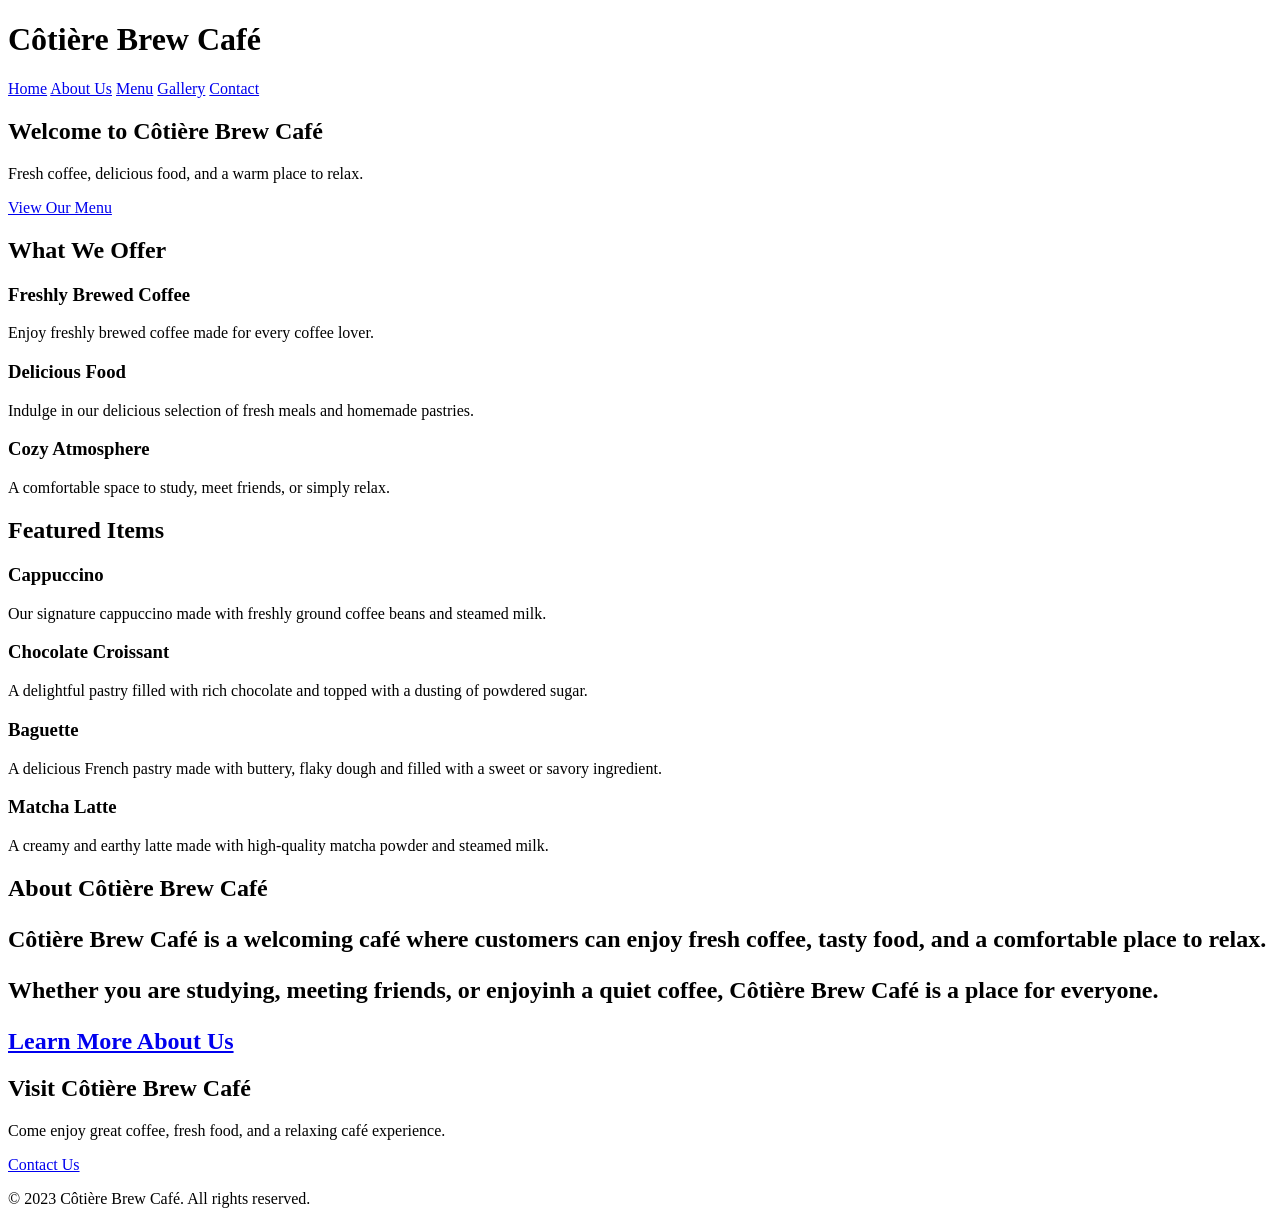
==== index.html @ 3b2cbdfb "Fixed Featured menu items" ====
<!DOCTYPE html>
<html lang="en">

<head>
     <meta charset="UTF-8">
     <meta name="viewport" content="width, initial-scale=1.0">
     <title>Côtière Brew Café</title>
</head>
     <header>
        <h1>Côtière Brew Café</h1>

        <nav>
            <a href="index.html">Home</a>
            <a href="pages/about.html/">About Us</a>
            <a href="pages/menu.html/">Menu</a>
            <a href="pages/gallery.html/">Gallery</a>
            <a href="pages/contact.html/">Contact</a>
        </nav>
    </header>

     <main>
      
        <section>
            <h2>Welcome to Côtière Brew Café</h2>

            <p>
                Fresh coffee, delicious food, and a warm place to relax.
            </p>
            <a href="pages/menu.html/">View Our Menu</a>
        </section>

            <h2>What We Offer</h2>

            <h3>Freshly Brewed Coffee</h3>
            <p>Enjoy freshly brewed coffee made for every coffee lover.</p>

            <h3>Delicious Food</h3>
            <p>Indulge in our delicious selection of fresh meals and homemade pastries.</p>

            <h3>Cozy Atmosphere</h3>
            <p>A comfortable space to study, meet friends, or simply relax.</p>
        </section>

        <section>

       <h2>Featured Items</h2>

       <h3>Cappuccino</h3>
         <p>Our signature cappuccino made with freshly ground coffee beans and steamed milk.</p>

         <h3>Chocolate Croissant</h3>
         <p>A delightful pastry filled with rich chocolate and topped with a dusting of powdered sugar.</p>

         <h3>Baguette</h3>
         <p>A delicious French pastry made with buttery, flaky dough and filled with a sweet or savory ingredient.</p>  

         <h3>Matcha Latte</h3>
         <p>A creamy and earthy latte made with high-quality matcha powder and steamed milk.</p>
         
         </section>

         <section>

            <h2>About Côtière Brew Café<h2>

                <p>
                    Côtière Brew Café is a welcoming café where customers can enjoy fresh coffee, tasty food, and a comfortable place to relax.
                </p>

                <p>
                    Whether you are studying, meeting friends, or enjoyinh a quiet coffee, Côtière Brew Café is a place for everyone.
                </p>

                <a href="pages/about.html">Learn More About Us</a>
            </section>

            <section>

                <h2>Visit Côtière Brew Café</h2>
              
                <p>
                    Come enjoy great coffee, fresh food, and a relaxing café experience.
                </p>
  
                <a href="pages/contact.html">Contact Us</a>
            </section>
    </main>
 
    <footer>
        <p>&copy; 2023 Côtière Brew Café. All rights reserved.</p>
    </footer>

</body>

</html>
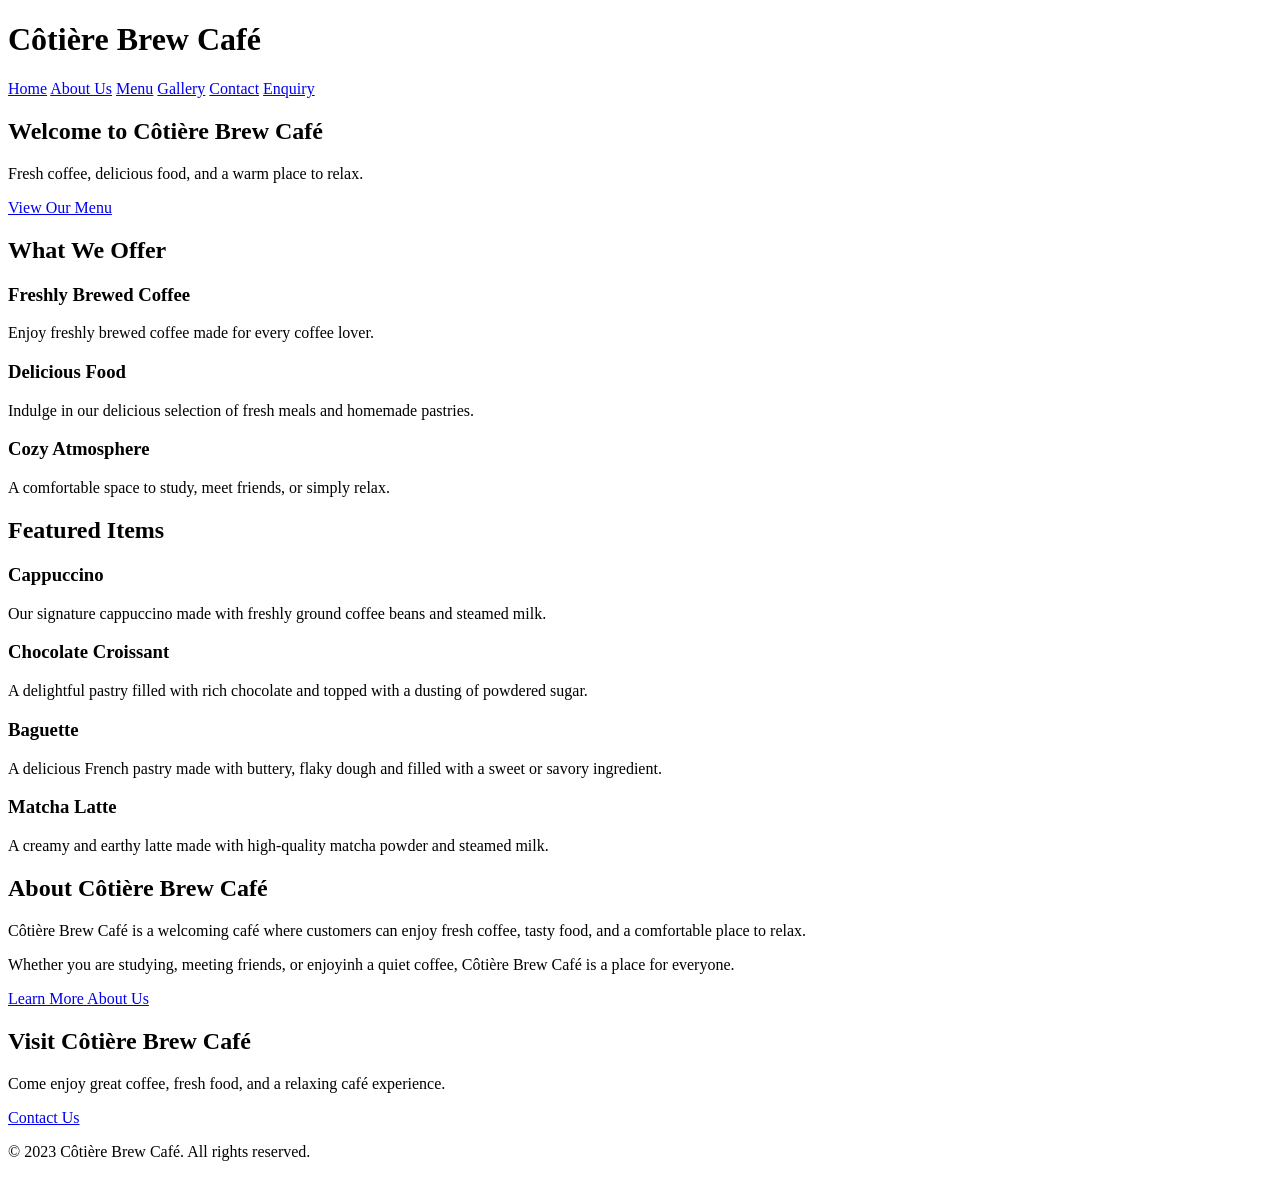
==== commit 6ff240ca: "Fixed links" ====
--- a/index.html
+++ b/index.html
@@ -11,10 +11,11 @@
 
         <nav>
             <a href="index.html">Home</a>
-            <a href="pages/about.html/">About Us</a>
-            <a href="pages/menu.html/">Menu</a>
-            <a href="pages/gallery.html/">Gallery</a>
-            <a href="pages/contact.html/">Contact</a>
+            <a href="pages/about.html">About Us</a>
+            <a href="pages/menu.html">Menu</a>
+            <a href="pages/gallery.html">Gallery</a>
+            <a href="pages/contact.html">Contact</a>
+            <a href="pages/enquiry.html">Enquiry</a>
         </nav>
     </header>
 
@@ -26,7 +27,7 @@
             <p>
                 Fresh coffee, delicious food, and a warm place to relax.
             </p>
-            <a href="pages/menu.html/">View Our Menu</a>
+            <a href="pages/menu.html">View Our Menu</a>
         </section>
 
             <h2>What We Offer</h2>
@@ -61,7 +62,7 @@
 
          <section>
 
-            <h2>About Côtière Brew Café<h2>
+            <h2>About Côtière Brew Café</h2>
 
                 <p>
                     Côtière Brew Café is a welcoming café where customers can enjoy fresh coffee, tasty food, and a comfortable place to relax.
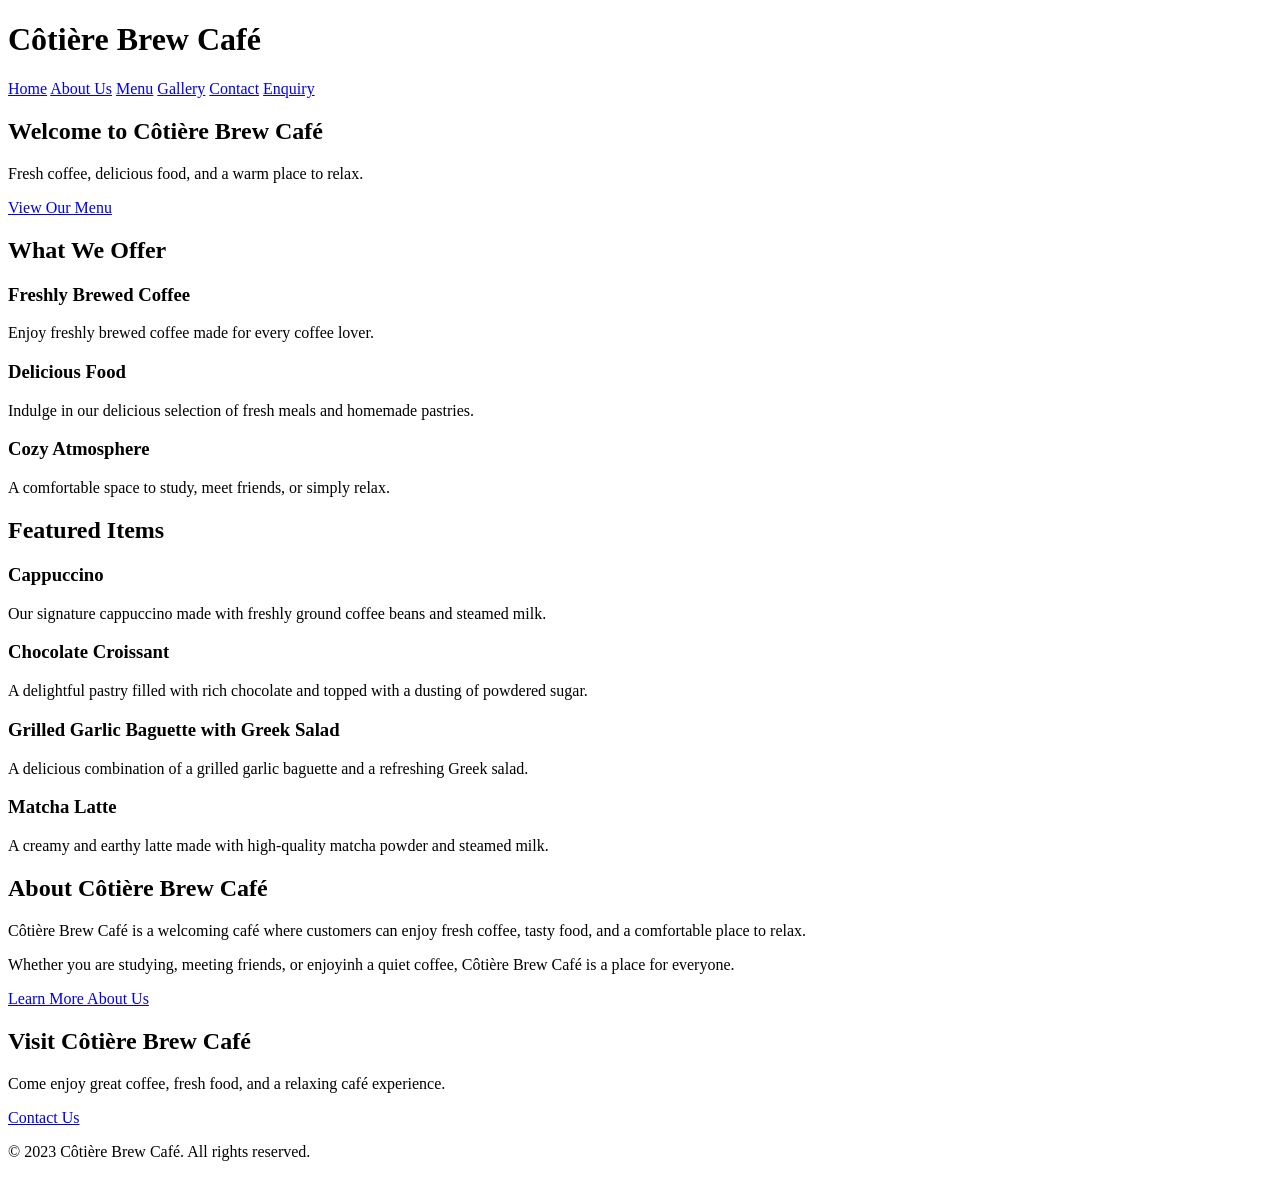
==== commit ebf33c7f: "Updated" ====
--- a/index.html
+++ b/index.html
@@ -6,6 +6,9 @@
      <meta name="viewport" content="width, initial-scale=1.0">
      <title>Côtière Brew Café</title>
 </head>
+
+<body>
+
      <header>
         <h1>Côtière Brew Café</h1>
 
@@ -52,8 +55,8 @@
          <h3>Chocolate Croissant</h3>
          <p>A delightful pastry filled with rich chocolate and topped with a dusting of powdered sugar.</p>
 
-         <h3>Baguette</h3>
-         <p>A delicious French pastry made with buttery, flaky dough and filled with a sweet or savory ingredient.</p>  
+         <h3>Grilled Garlic Baguette with Greek Salad</h3>
+         <p>A delicious combination of a grilled garlic baguette and a refreshing Greek salad.</p>
 
          <h3>Matcha Latte</h3>
          <p>A creamy and earthy latte made with high-quality matcha powder and steamed milk.</p>
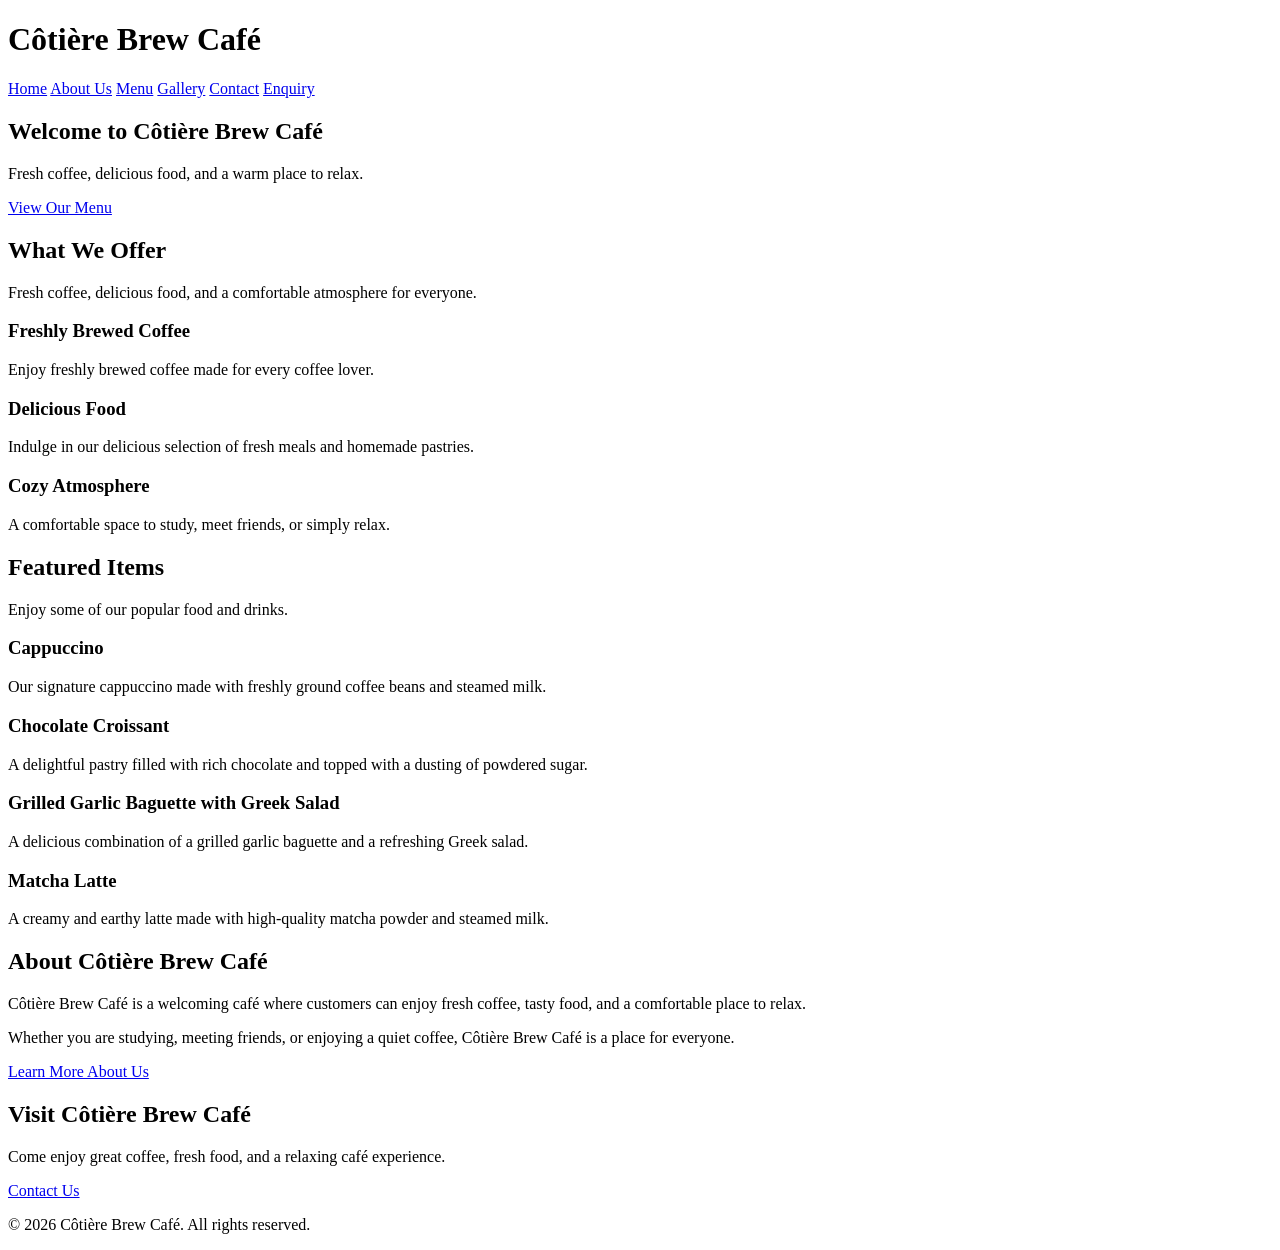
==== commit 6e88b79f: "Index Updated with CSS" ====
--- a/index.html
+++ b/index.html
@@ -2,96 +2,272 @@
 <html lang="en">
 
 <head>
-     <meta charset="UTF-8">
-     <meta name="viewport" content="width, initial-scale=1.0">
-     <title>Côtière Brew Café</title>
+
+    <!-- Sets the character encoding -->
+    <meta charset="UTF-8">
+
+    <!-- Makes the website responsive on different screen sizes -->
+    <meta name="viewport" content="width=device-width, initial-scale=1.0">
+
+    <!-- Website title -->
+    <title>Côtière Brew Café</title>
+
+    <!-- Connects the Home page to the external CSS stylesheet -->
+    <link rel="stylesheet" href="assets/css/styles.css">
+
 </head>
 
 <body>
 
-     <header>
+    <!-- ==================== HEADER ==================== -->
+    <!-- Contains the café name and navigation menu -->
+    <header>
+
         <h1>Côtière Brew Café</h1>
 
+        <!-- Main navigation -->
         <nav>
+
             <a href="index.html">Home</a>
+
             <a href="pages/about.html">About Us</a>
+
             <a href="pages/menu.html">Menu</a>
+
             <a href="pages/gallery.html">Gallery</a>
+
             <a href="pages/contact.html">Contact</a>
+
             <a href="pages/enquiry.html">Enquiry</a>
+
         </nav>
+
     </header>
 
-     <main>
-      
-        <section>
-            <h2>Welcome to Côtière Brew Café</h2>
-
-            <p>
-                Fresh coffee, delicious food, and a warm place to relax.
-            </p>
-            <a href="pages/menu.html">View Our Menu</a>
-        </section>
-
-            <h2>What We Offer</h2>
-
-            <h3>Freshly Brewed Coffee</h3>
-            <p>Enjoy freshly brewed coffee made for every coffee lover.</p>
-
-            <h3>Delicious Food</h3>
-            <p>Indulge in our delicious selection of fresh meals and homemade pastries.</p>
-
-            <h3>Cozy Atmosphere</h3>
-            <p>A comfortable space to study, meet friends, or simply relax.</p>
-        </section>
-
-        <section>
-
-       <h2>Featured Items</h2>
-
-       <h3>Cappuccino</h3>
-         <p>Our signature cappuccino made with freshly ground coffee beans and steamed milk.</p>
-
-         <h3>Chocolate Croissant</h3>
-         <p>A delightful pastry filled with rich chocolate and topped with a dusting of powdered sugar.</p>
-
-         <h3>Grilled Garlic Baguette with Greek Salad</h3>
-         <p>A delicious combination of a grilled garlic baguette and a refreshing Greek salad.</p>
-
-         <h3>Matcha Latte</h3>
-         <p>A creamy and earthy latte made with high-quality matcha powder and steamed milk.</p>
-         
-         </section>
-
-         <section>
-
-            <h2>About Côtière Brew Café</h2>
-
-                <p>
-                    Côtière Brew Café is a welcoming café where customers can enjoy fresh coffee, tasty food, and a comfortable place to relax.
-                </p>
-
-                <p>
-                    Whether you are studying, meeting friends, or enjoyinh a quiet coffee, Côtière Brew Café is a place for everyone.
-                </p>
-
-                <a href="pages/about.html">Learn More About Us</a>
-            </section>
-
-            <section>
+
+    <!-- ==================== MAIN CONTENT ==================== -->
+
+    <main>
+
+        <!-- ==================== WELCOME SECTION ==================== -->
+        <!-- Main welcome section for the café -->
+        <section class="hero">
+
+            <div class="hero-content">
+
+                <h2>Welcome to Côtière Brew Café</h2>
+
+                <p>
+                    Fresh coffee, delicious food, and a warm place to relax.
+                </p>
+
+                <!-- Link to the café menu -->
+                <a href="pages/menu.html" class="btn">
+                    View Our Menu
+                </a>
+
+            </div>
+
+        </section>
+
+
+        <!-- ==================== WHAT WE OFFER ==================== -->
+        <!-- Shows the main services and features of the café -->
+        <section class="container">
+
+            <div class="section-heading">
+
+                <h2>What We Offer</h2>
+
+                <p>
+                    Fresh coffee, delicious food, and a comfortable
+                    atmosphere for everyone.
+                </p>
+
+            </div>
+
+
+            <!-- Feature cards -->
+            <div class="card-grid">
+
+                <!-- Fresh coffee -->
+                <article class="card">
+
+                    <h3>Freshly Brewed Coffee</h3>
+
+                    <p>
+                        Enjoy freshly brewed coffee made for every coffee lover.
+                    </p>
+
+                </article>
+
+
+                <!-- Food -->
+                <article class="card">
+
+                    <h3>Delicious Food</h3>
+
+                    <p>
+                        Indulge in our delicious selection of fresh meals
+                        and homemade pastries.
+                    </p>
+
+                </article>
+
+
+                <!-- Atmosphere -->
+                <article class="card">
+
+                    <h3>Cozy Atmosphere</h3>
+
+                    <p>
+                        A comfortable space to study, meet friends,
+                        or simply relax.
+                    </p>
+
+                </article>
+
+            </div>
+
+        </section>
+
+
+        <!-- ==================== FEATURED ITEMS ==================== -->
+        <!-- Displays some of the café's featured items -->
+        <section class="container">
+
+            <div class="section-heading">
+
+                <h2>Featured Items</h2>
+
+                <p>
+                    Enjoy some of our popular food and drinks.
+                </p>
+
+            </div>
+
+
+            <!-- Featured item cards -->
+            <div class="card-grid">
+
+                <!-- Cappuccino -->
+                <article class="card">
+
+                    <h3>Cappuccino</h3>
+
+                    <p>
+                        Our signature cappuccino made with freshly ground
+                        coffee beans and steamed milk.
+                    </p>
+
+                </article>
+
+
+                <!-- Chocolate Croissant -->
+                <article class="card">
+
+                    <h3>Chocolate Croissant</h3>
+
+                    <p>
+                        A delightful pastry filled with rich chocolate
+                        and topped with a dusting of powdered sugar.
+                    </p>
+
+                </article>
+
+
+                <!-- Grilled Garlic Baguette -->
+                <article class="card">
+
+                    <h3>Grilled Garlic Baguette with Greek Salad</h3>
+
+                    <p>
+                        A delicious combination of a grilled garlic baguette
+                        and a refreshing Greek salad.
+                    </p>
+
+                </article>
+
+
+                <!-- Matcha Latte -->
+                <article class="card">
+
+                    <h3>Matcha Latte</h3>
+
+                    <p>
+                        A creamy and earthy latte made with high-quality
+                        matcha powder and steamed milk.
+                    </p>
+
+                </article>
+
+            </div>
+
+        </section>
+
+
+        <!-- ==================== ABOUT SECTION ==================== -->
+        <!-- Gives visitors a short introduction to the café -->
+        <section class="container">
+
+            <div class="intro">
+
+                <h2>About Côtière Brew Café</h2>
+
+                <p>
+                    Côtière Brew Café is a welcoming café where customers
+                    can enjoy fresh coffee, tasty food, and a comfortable
+                    place to relax.
+                </p>
+
+                <p>
+                    Whether you are studying, meeting friends, or enjoying
+                    a quiet coffee, Côtière Brew Café is a place for everyone.
+                </p>
+
+                <!-- Link to the full About Us page -->
+                <a href="pages/about.html" class="btn">
+                    Learn More About Us
+                </a>
+
+            </div>
+
+        </section>
+
+
+        <!-- ==================== VISIT SECTION ==================== -->
+        <!-- Encourages customers to contact the café -->
+        <section class="container">
+
+            <div class="info-box">
 
                 <h2>Visit Côtière Brew Café</h2>
-              
-                <p>
-                    Come enjoy great coffee, fresh food, and a relaxing café experience.
-                </p>
-  
-                <a href="pages/contact.html">Contact Us</a>
-            </section>
+
+                <p>
+                    Come enjoy great coffee, fresh food, and a relaxing
+                    café experience.
+                </p>
+
+                <!-- Link to the Contact page -->
+                <a href="pages/contact.html" class="btn">
+                    Contact Us
+                </a>
+
+            </div>
+
+        </section>
+
     </main>
- 
+
+
+    <!-- ==================== FOOTER ==================== -->
+    <!-- Displays copyright information -->
     <footer>
-        <p>&copy; 2023 Côtière Brew Café. All rights reserved.</p>
+
+        <p>
+            &copy; 2026 Côtière Brew Café. All rights reserved.
+        </p>
+
     </footer>
 
 </body>
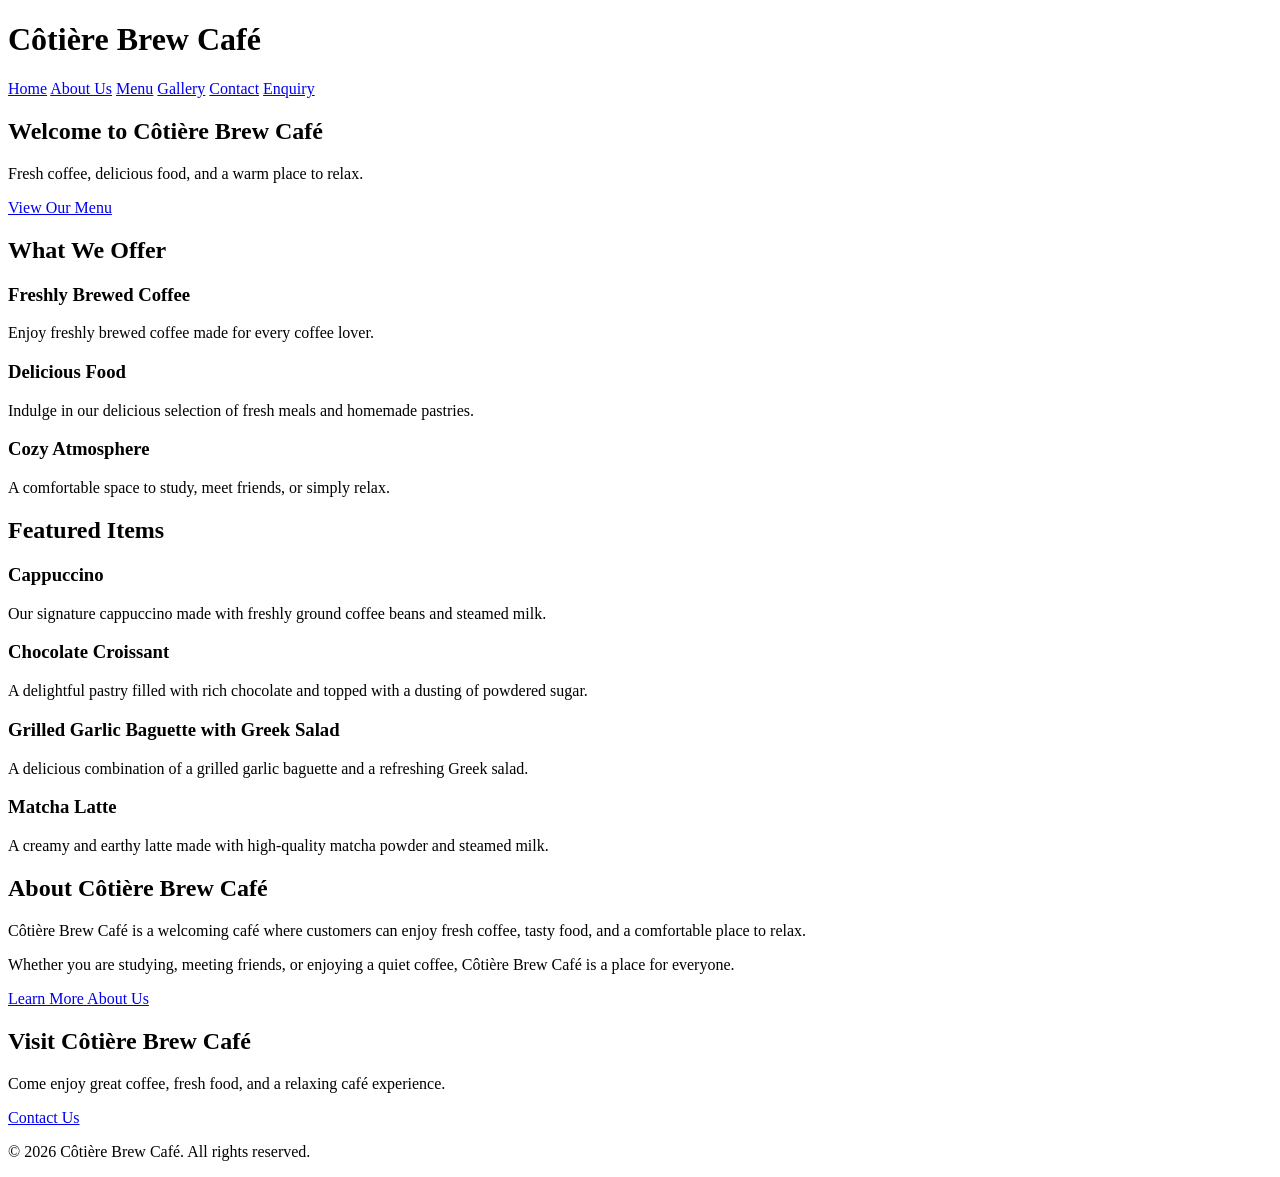
==== commit 6b3b911f: "Index with Css update 2" ====
--- a/index.html
+++ b/index.html
@@ -2,55 +2,39 @@
 <html lang="en">
 
 <head>
-
-    <!-- Sets the character encoding -->
     <meta charset="UTF-8">
-
-    <!-- Makes the website responsive on different screen sizes -->
     <meta name="viewport" content="width=device-width, initial-scale=1.0">
 
-    <!-- Website title -->
     <title>Côtière Brew Café</title>
 
-    <!-- Connects the Home page to the external CSS stylesheet -->
+    <!-- External CSS stylesheet -->
     <link rel="stylesheet" href="assets/css/styles.css">
-
+    
 </head>
 
 <body>
 
-    <!-- ==================== HEADER ==================== -->
-    <!-- Contains the café name and navigation menu -->
+    <!-- Header and main navigation -->
     <header>
 
         <h1>Côtière Brew Café</h1>
 
-        <!-- Main navigation -->
+        <!-- Navigation links -->
         <nav>
-
             <a href="index.html">Home</a>
-
             <a href="pages/about.html">About Us</a>
-
             <a href="pages/menu.html">Menu</a>
-
             <a href="pages/gallery.html">Gallery</a>
-
             <a href="pages/contact.html">Contact</a>
-
             <a href="pages/enquiry.html">Enquiry</a>
-
         </nav>
 
     </header>
 
-
-    <!-- ==================== MAIN CONTENT ==================== -->
-
+    <!-- Main homepage content -->
     <main>
 
-        <!-- ==================== WELCOME SECTION ==================== -->
-        <!-- Main welcome section for the café -->
+        <!-- Hero section -->
         <section class="hero">
 
             <div class="hero-content">
@@ -61,36 +45,21 @@
                     Fresh coffee, delicious food, and a warm place to relax.
                 </p>
 
-                <!-- Link to the café menu -->
-                <a href="pages/menu.html" class="btn">
-                    View Our Menu
-                </a>
+                <!-- Link to the menu -->
+                <a href="pages/menu.html" class="btn">View Our Menu</a>
 
             </div>
 
         </section>
 
-
-        <!-- ==================== WHAT WE OFFER ==================== -->
-        <!-- Shows the main services and features of the café -->
+        <!-- What We Offer section -->
         <section class="container">
 
-            <div class="section-heading">
-
-                <h2>What We Offer</h2>
-
-                <p>
-                    Fresh coffee, delicious food, and a comfortable
-                    atmosphere for everyone.
-                </p>
-
-            </div>
-
-
-            <!-- Feature cards -->
+            <h2 class="section-heading">What We Offer</h2>
+
             <div class="card-grid">
 
-                <!-- Fresh coffee -->
+                <!-- Coffee card -->
                 <article class="card">
 
                     <h3>Freshly Brewed Coffee</h3>
@@ -101,8 +70,7 @@
 
                 </article>
 
-
-                <!-- Food -->
+                <!-- Food card -->
                 <article class="card">
 
                     <h3>Delicious Food</h3>
@@ -114,8 +82,7 @@
 
                 </article>
 
-
-                <!-- Atmosphere -->
+                <!-- Atmosphere card -->
                 <article class="card">
 
                     <h3>Cozy Atmosphere</h3>
@@ -131,23 +98,11 @@
 
         </section>
 
-
-        <!-- ==================== FEATURED ITEMS ==================== -->
-        <!-- Displays some of the café's featured items -->
+        <!-- Featured Items section -->
         <section class="container">
 
-            <div class="section-heading">
-
-                <h2>Featured Items</h2>
-
-                <p>
-                    Enjoy some of our popular food and drinks.
-                </p>
-
-            </div>
-
-
-            <!-- Featured item cards -->
+            <h2 class="section-heading">Featured Items</h2>
+
             <div class="card-grid">
 
                 <!-- Cappuccino -->
@@ -162,7 +117,6 @@
 
                 </article>
 
-
                 <!-- Chocolate Croissant -->
                 <article class="card">
 
@@ -175,7 +129,6 @@
 
                 </article>
 
-
                 <!-- Grilled Garlic Baguette -->
                 <article class="card">
 
@@ -188,7 +141,6 @@
 
                 </article>
 
-
                 <!-- Matcha Latte -->
                 <article class="card">
 
@@ -205,63 +157,49 @@
 
         </section>
 
-
-        <!-- ==================== ABOUT SECTION ==================== -->
-        <!-- Gives visitors a short introduction to the café -->
-        <section class="container">
-
-            <div class="intro">
-
-                <h2>About Côtière Brew Café</h2>
-
-                <p>
-                    Côtière Brew Café is a welcoming café where customers
-                    can enjoy fresh coffee, tasty food, and a comfortable
-                    place to relax.
-                </p>
-
-                <p>
-                    Whether you are studying, meeting friends, or enjoying
-                    a quiet coffee, Côtière Brew Café is a place for everyone.
-                </p>
-
-                <!-- Link to the full About Us page -->
-                <a href="pages/about.html" class="btn">
-                    Learn More About Us
-                </a>
-
-            </div>
-
-        </section>
-
-
-        <!-- ==================== VISIT SECTION ==================== -->
-        <!-- Encourages customers to contact the café -->
-        <section class="container">
-
-            <div class="info-box">
-
-                <h2>Visit Côtière Brew Café</h2>
-
-                <p>
-                    Come enjoy great coffee, fresh food, and a relaxing
-                    café experience.
-                </p>
-
-                <!-- Link to the Contact page -->
-                <a href="pages/contact.html" class="btn">
-                    Contact Us
-                </a>
-
-            </div>
+        <!-- About section -->
+        <section class="container intro">
+
+            <h2>About Côtière Brew Café</h2>
+
+            <p>
+                Côtière Brew Café is a welcoming café where customers can
+                enjoy fresh coffee, tasty food, and a comfortable place
+                to relax.
+            </p>
+
+            <p>
+                Whether you are studying, meeting friends, or enjoying
+                a quiet coffee, Côtière Brew Café is a place for everyone.
+            </p>
+
+            <!-- Link to About page -->
+            <a href="pages/about.html" class="btn">
+                Learn More About Us
+            </a>
+
+        </section>
+
+        <!-- Visit Us section -->
+        <section class="container info-box">
+
+            <h2>Visit Côtière Brew Café</h2>
+
+            <p>
+                Come enjoy great coffee, fresh food, and a relaxing
+                café experience.
+            </p>
+
+            <!-- Link to Contact page -->
+            <a href="pages/contact.html" class="btn">
+                Contact Us
+            </a>
 
         </section>
 
     </main>
 
-
-    <!-- ==================== FOOTER ==================== -->
-    <!-- Displays copyright information -->
+    <!-- Footer -->
     <footer>
 
         <p>
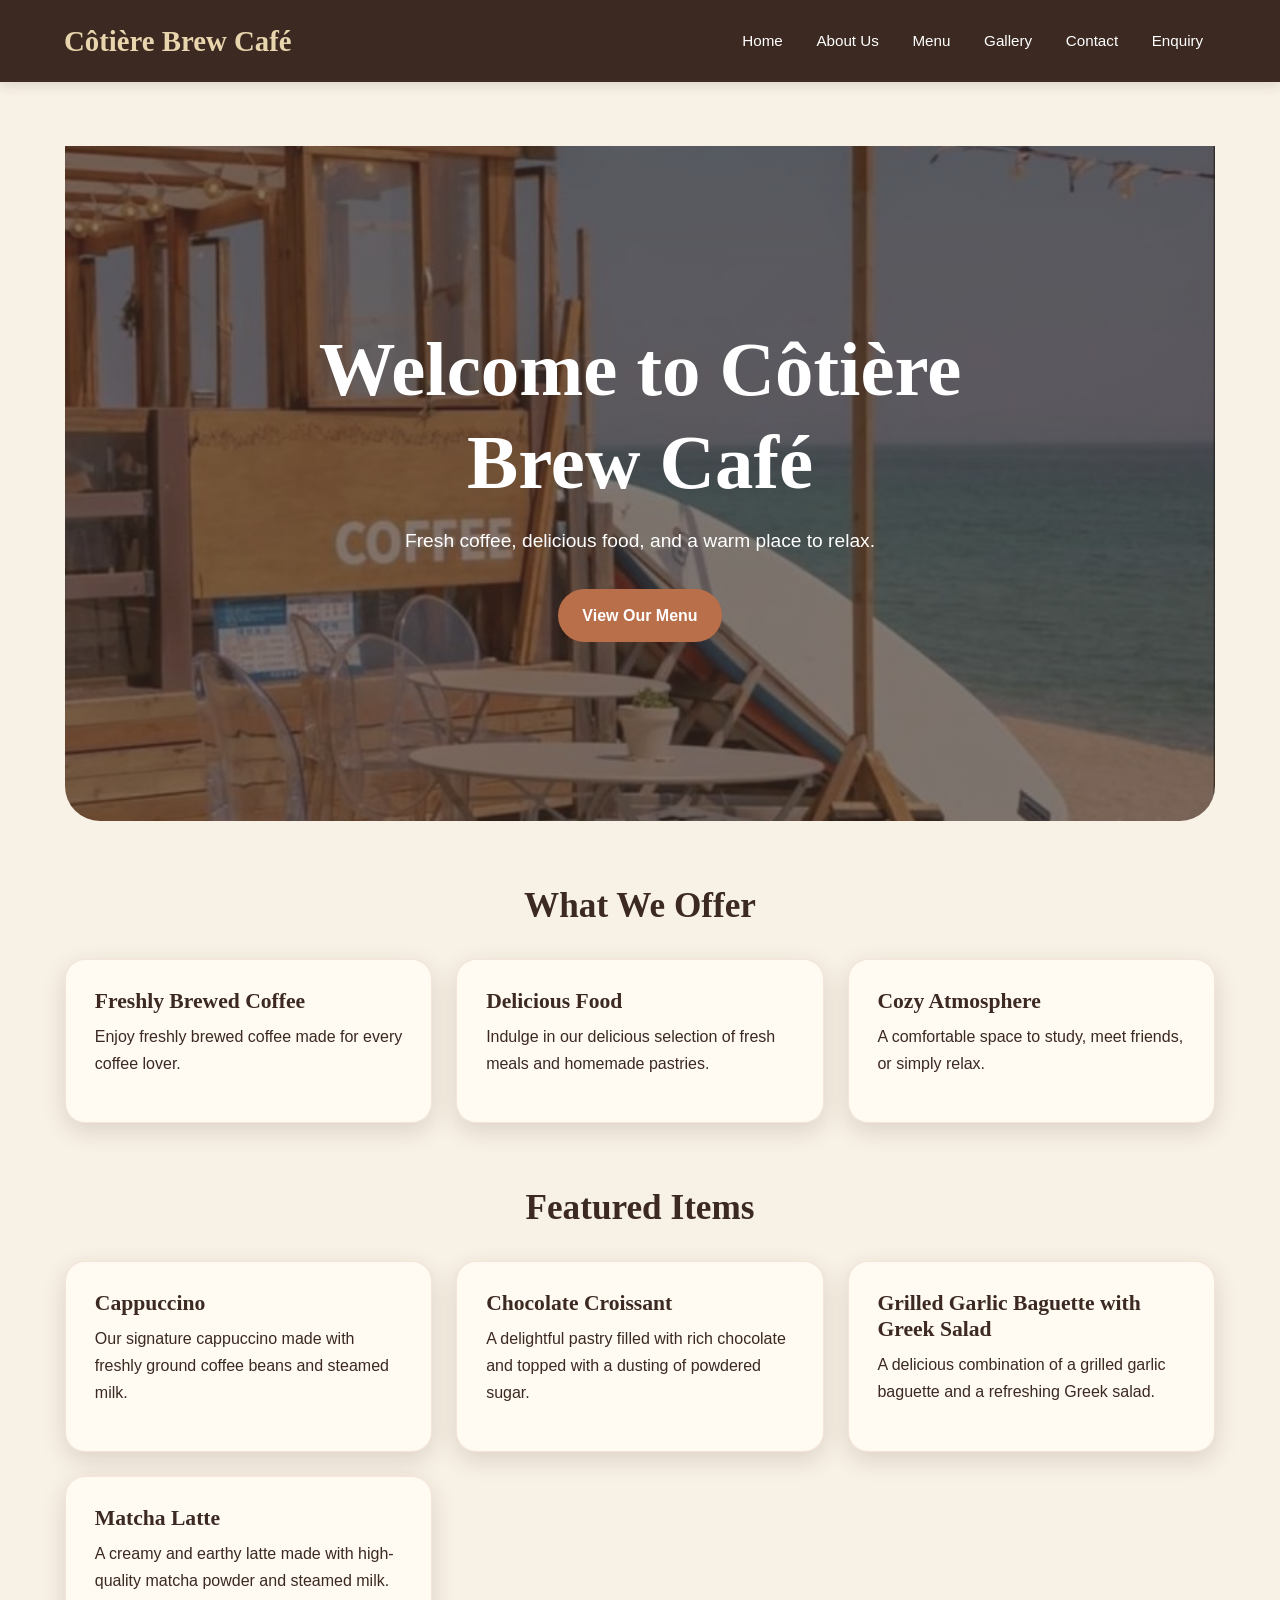
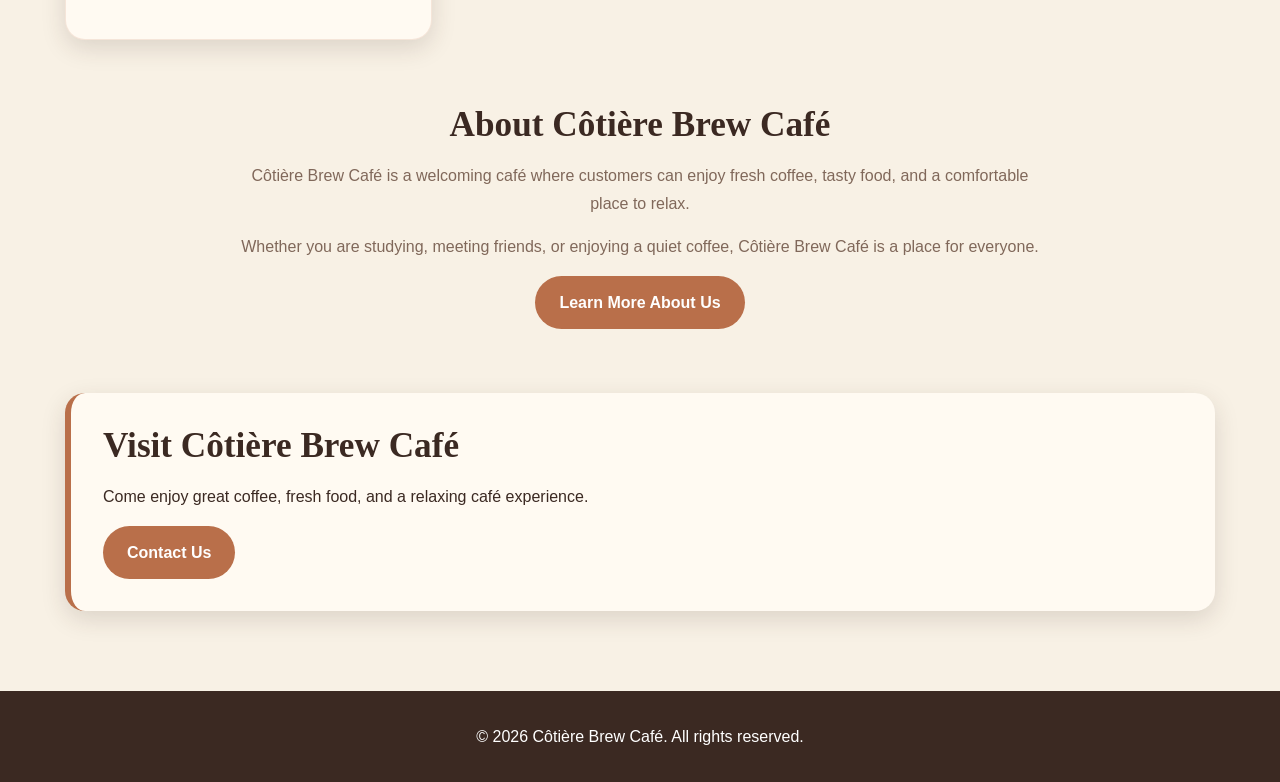
==== commit 136bddab: "meta description Added" ====
--- a/index.html
+++ b/index.html
@@ -7,6 +7,8 @@
 
     <title>Côtière Brew Café</title>
 
+    <meta name="description" content="Visit Côtière Brew Café in Gqeberha for delicious coffee, freshly prepared food and a relaxed coastal café experience.">
+    
     <!-- External CSS stylesheet -->
     <link rel="stylesheet" href="assets/css/styles.css">
     
--- a/assets/css/styles.css
+++ b/assets/css/styles.css
@@ -0,0 +1,1613 @@
+
+/* =========================================================
+   1. DEFAULT / RESET STYLES
+   ========================================================= */
+
+* {
+    box-sizing: border-box;
+    margin: 0;
+    padding: 0;
+}
+
+html {
+    scroll-behavior: smooth;
+}
+
+body {
+    background-color: #f8f1e5;
+    color: #3b2922;
+    font-family: Arial, Helvetica, sans-serif;
+    line-height: 1.7;
+    min-height: 100vh;
+}
+
+
+/* =========================================================
+   2. COLOUR PALETTE
+   Warm French café colours
+   ========================================================= */
+
+:root {
+    --espresso: #3b2922;
+    --coffee: #5a3825;
+    --cream: #f8f1e5;
+    --cream-light: #fffaf2;
+    --butter: #e8d5ad;
+    --sage: #7b8063;
+    --terracotta: #b96f4a;
+    --white: #ffffff;
+    --soft-brown: #80685a;
+    --shadow: rgba(59, 41, 34, 0.15);
+}
+
+
+/* =========================================================
+   3. TYPOGRAPHY
+   ========================================================= */
+
+h1,
+h2,
+h3 {
+    font-family: Georgia, "Times New Roman", serif;
+    color: var(--espresso);
+    line-height: 1.2;
+}
+
+h1 {
+    font-size: 3rem;
+}
+
+h2 {
+    font-size: 2.2rem;
+    margin-bottom: 1rem;
+}
+
+h3 {
+    font-size: 1.35rem;
+    margin-bottom: 0.5rem;
+}
+
+p {
+    margin-bottom: 1rem;
+}
+
+a {
+    color: var(--coffee);
+    text-decoration: none;
+    transition: 0.3s ease;
+}
+
+
+/* =========================================================
+   4. HEADER
+   ========================================================= */
+
+header {
+    background-color: var(--espresso);
+    color: var(--white);
+    padding: 1.2rem 5%;
+
+    display: flex;
+    align-items: center;
+    justify-content: space-between;
+
+    gap: 2rem;
+
+    position: sticky;
+    top: 0;
+    z-index: 1000;
+
+    box-shadow: 0 3px 12px var(--shadow);
+}
+
+header h1 {
+    color: var(--butter);
+    font-size: 1.8rem;
+    white-space: nowrap;
+}
+
+
+/* =========================================================
+   5. NAVIGATION
+   ========================================================= */
+
+nav {
+    display: flex;
+    align-items: center;
+    gap: 0.5rem;
+    flex-wrap: wrap;
+    justify-content: flex-end;
+}
+
+nav a {
+    color: var(--white);
+    padding: 0.55rem 0.8rem;
+    border-radius: 20px;
+    font-size: 0.95rem;
+}
+
+
+/* Navigation hover effect */
+nav a:hover {
+    background-color: var(--terracotta);
+    color: var(--white);
+    transform: translateY(-2px);
+}
+
+
+/* Navigation focus effect */
+nav a:focus {
+    outline: 3px solid var(--butter);
+    outline-offset: 3px;
+}
+
+
+/* =========================================================
+   6. MAIN LAYOUT
+   ========================================================= */
+
+main {
+    width: min(1150px, 90%);
+    margin: 0 auto;
+}
+
+section {
+    margin: 4rem 0;
+}
+
+
+/* =========================================================
+   7. HERO SECTION
+   Used on the Home page
+   ========================================================= */
+
+.hero {
+    min-height: 75vh;
+
+    display: flex;
+    align-items: center;
+    justify-content: center;
+
+    text-align: center;
+
+    padding: 5rem 2rem;
+
+    background:
+        linear-gradient(
+            rgba(59, 41, 34, 0.62),
+            rgba(59, 41, 34, 0.62)
+        ),
+        url("../images/CafeExterior.jpg") center / cover no-repeat;
+
+    border-radius: 0 0 35px 35px;
+
+    color: var(--white);
+}
+
+.hero-content {
+    max-width: 750px;
+}
+
+.hero h2 {
+    color: var(--white);
+    font-size: clamp(2.5rem, 6vw, 5rem);
+    margin-bottom: 1rem;
+}
+
+.hero p {
+    color: var(--white);
+    font-size: 1.2rem;
+    margin-bottom: 2rem;
+}
+
+
+/* =========================================================
+   8. BUTTONS
+   Both .btn and .button are supported
+   ========================================================= */
+
+.btn,
+.button,
+input[type="submit"] {
+    display: inline-block;
+
+    background-color: var(--terracotta);
+    color: var(--white);
+
+    border: none;
+
+    padding: 0.8rem 1.5rem;
+
+    border-radius: 30px;
+
+    font-weight: bold;
+
+    cursor: pointer;
+
+    transition: 0.3s ease;
+}
+
+
+/* Button hover effect */
+.btn:hover,
+.button:hover,
+input[type="submit"]:hover {
+    background-color: var(--coffee);
+
+    color: var(--white);
+
+    transform: translateY(-3px);
+
+    box-shadow: 0 8px 18px var(--shadow);
+}
+
+
+/* Button active effect */
+.btn:active,
+.button:active,
+input[type="submit"]:active {
+    transform: translateY(0);
+}
+
+
+/* =========================================================
+   9. SECTION HEADINGS
+   ========================================================= */
+
+.section-heading {
+    text-align: center;
+    max-width: 750px;
+    margin: 0 auto 2rem;
+}
+
+.section-heading p {
+    color: var(--soft-brown);
+}
+
+
+/* =========================================================
+   10. INTRODUCTION SECTIONS
+   ========================================================= */
+
+.intro {
+    text-align: center;
+    max-width: 800px;
+
+    margin-left: auto;
+    margin-right: auto;
+}
+
+.intro p {
+    color: var(--soft-brown);
+}
+
+
+/* =========================================================
+   11. CARDS
+   ========================================================= */
+
+.card-grid {
+    display: grid;
+
+    grid-template-columns: repeat(3, 1fr);
+
+    gap: 1.5rem;
+}
+
+.card {
+    background-color: var(--cream-light);
+
+    border-radius: 20px;
+
+    padding: 1.8rem;
+
+    box-shadow: 0 8px 25px var(--shadow);
+
+    border: 1px solid rgba(185, 111, 74, 0.15);
+
+    transition: 0.3s ease;
+}
+
+
+/* Card hover effect */
+.card:hover {
+    transform: translateY(-8px);
+
+    box-shadow: 0 15px 30px var(--shadow);
+}
+
+.card img {
+    width: 100%;
+
+    height: 230px;
+
+    object-fit: cover;
+
+    border-radius: 15px;
+
+    margin-bottom: 1rem;
+}
+
+
+/* =========================================================
+   12. ABOUT PAGE
+   ========================================================= */
+
+.about-layout {
+    display: grid;
+
+    grid-template-columns: 1fr 1fr;
+
+    gap: 2rem;
+
+    align-items: center;
+}
+
+.about-image {
+    width: 100%;
+
+    border-radius: 25px;
+
+    box-shadow: 0 12px 30px var(--shadow);
+}
+
+.info-box {
+    background-color: var(--cream-light);
+
+    padding: 2rem;
+
+    border-radius: 20px;
+
+    border-left: 6px solid var(--terracotta);
+
+    box-shadow: 0 8px 25px var(--shadow);
+}
+
+
+/* =========================================================
+   13. MENU PAGE
+   ========================================================= */
+
+.menu-section {
+    background-color: var(--cream-light);
+
+    padding: 2rem;
+
+    border-radius: 25px;
+
+    margin-bottom: 2rem;
+
+    box-shadow: 0 8px 25px var(--shadow);
+}
+
+.menu-section h2 {
+    border-bottom: 2px solid var(--butter);
+
+    padding-bottom: 0.7rem;
+}
+
+.menu-item {
+    display: flex;
+
+    justify-content: space-between;
+
+    gap: 1rem;
+
+    padding: 1rem 0;
+
+    border-bottom: 1px dashed #cdbca8;
+}
+
+.menu-item:last-child {
+    border-bottom: none;
+}
+
+.menu-item strong {
+    color: var(--coffee);
+}
+
+
+/* =========================================================
+   14. GALLERY
+   ========================================================= */
+
+.gallery-section {
+    margin-bottom: 4rem;
+}
+
+.gallery-grid {
+    display: grid;
+
+    grid-template-columns: repeat(3, 1fr);
+
+    gap: 1.2rem;
+}
+
+.gallery-grid img {
+    width: 100%;
+
+    height: 260px;
+
+    object-fit: cover;
+
+    border-radius: 18px;
+
+    box-shadow: 0 8px 20px var(--shadow);
+
+    transition: 0.3s ease;
+}
+
+
+/* Gallery hover effect */
+.gallery-grid img:hover {
+    transform: scale(1.03);
+
+    filter: brightness(0.9);
+}
+
+
+/* =========================================================
+   15. FORMS
+   ========================================================= */
+
+.form-container {
+    max-width: 750px;
+
+    margin: 0 auto;
+
+    background-color: var(--cream-light);
+
+    padding: 2.5rem;
+
+    border-radius: 25px;
+
+    box-shadow: 0 10px 30px var(--shadow);
+}
+
+.form-group {
+    margin-bottom: 1.3rem;
+}
+
+label {
+    display: block;
+
+    font-weight: bold;
+
+    margin-bottom: 0.4rem;
+
+    color: var(--coffee);
+}
+
+input,
+select,
+textarea {
+    width: 100%;
+
+    padding: 0.9rem 1rem;
+
+    border: 2px solid #d8c8b7;
+
+    border-radius: 12px;
+
+    background-color: var(--white);
+
+    color: var(--espresso);
+
+    font-family: inherit;
+
+    font-size: 1rem;
+}
+
+
+/* Form focus effect */
+input:focus,
+select:focus,
+textarea:focus {
+    outline: none;
+
+    border-color: var(--terracotta);
+
+    box-shadow: 0 0 0 4px rgba(185, 111, 74, 0.15);
+}
+
+textarea {
+    min-height: 160px;
+
+    resize: vertical;
+}
+
+
+/* =========================================================
+   16. CONTACT INFORMATION
+   ========================================================= */
+
+.contact-grid {
+    display: grid;
+
+    grid-template-columns: repeat(2, 1fr);
+
+    gap: 1.5rem;
+}
+
+.contact-card {
+    background-color: var(--cream-light);
+
+    padding: 2rem;
+
+    border-radius: 20px;
+
+    box-shadow: 0 8px 25px var(--shadow);
+}
+
+.contact-card h3 {
+    color: var(--terracotta);
+}
+
+
+/* =========================================================
+   17. TABLES
+   ========================================================= */
+
+table {
+    width: 100%;
+
+    border-collapse: collapse;
+
+    background-color: var(--cream-light);
+
+    border-radius: 15px;
+
+    overflow: hidden;
+
+    box-shadow: 0 8px 25px var(--shadow);
+}
+
+th,
+td {
+    padding: 1rem;
+
+    text-align: left;
+
+    border-bottom: 1px solid #e1d4c5;
+}
+
+th {
+    background-color: var(--espresso);
+
+    color: var(--white);
+}
+
+tr:hover {
+    background-color: #f1e5d4;
+}
+
+
+/* =========================================================
+   18. IMAGES
+   ========================================================= */
+
+img {
+    max-width: 100%;
+
+    height: auto;
+}
+
+
+/* =========================================================
+   19. FOOTER
+   ========================================================= */
+
+footer {
+    background-color: var(--espresso);
+
+    color: var(--white);
+
+    text-align: center;
+
+    padding: 2rem 5%;
+
+    margin-top: 5rem;
+}
+
+footer p {
+    margin-bottom: 0;
+}
+
+
+/* =========================================================
+   20. TABLET BREAKPOINT
+   ========================================================= */
+
+@media (max-width: 900px) {
+
+    header {
+        flex-direction: column;
+
+        text-align: center;
+    }
+
+    nav {
+        justify-content: center;
+    }
+
+    .card-grid {
+        grid-template-columns: repeat(2, 1fr);
+    }
+
+    .gallery-grid {
+        grid-template-columns: repeat(2, 1fr);
+    }
+
+    .about-layout {
+        grid-template-columns: 1fr;
+    }
+
+    .contact-grid {
+        grid-template-columns: 1fr;
+    }
+}
+
+
+/* =========================================================
+   21. MOBILE BREAKPOINT
+   ========================================================= */
+
+@media (max-width: 600px) {
+
+    body {
+        font-size: 0.95rem;
+    }
+
+    header {
+        padding: 1rem;
+
+        position: relative;
+    }
+
+    header h1 {
+        font-size: 1.5rem;
+    }
+
+    nav {
+        width: 100%;
+
+        flex-direction: column;
+
+        gap: 0.2rem;
+    }
+
+    nav a {
+        width: 100%;
+
+        text-align: center;
+    }
+
+    main {
+        width: 92%;
+    }
+
+    section {
+        margin: 2.5rem 0;
+    }
+
+    h1 {
+        font-size: 2.2rem;
+    }
+
+    h2 {
+        font-size: 1.8rem;
+    }
+
+    h3 {
+        font-size: 1.2rem;
+    }
+
+    .hero {
+        min-height: 60vh;
+
+        padding: 3rem 1rem;
+
+        border-radius: 0 0 20px 20px;
+    }
+
+    .hero h2 {
+        font-size: 2.5rem;
+    }
+
+    .hero p {
+        font-size: 1rem;
+    }
+
+    .card-grid,
+    .gallery-grid {
+        grid-template-columns: 1fr;
+    }
+
+    .card img,
+    .gallery-grid img {
+        height: 240px;
+    }
+
+    .form-container {
+        padding: 1.5rem;
+    }
+
+    .menu-item {
+        flex-direction: column;
+
+        gap: 0.2rem;
+    }
+
+    table {
+        display: block;
+
+        overflow-x: auto;
+    }
+}
+/* =========================================================
+   ABOUT US & MENU PAGE STYLING
+   Clean café-inspired layout
+   ========================================================= */
+
+
+/* ==================== SMALL SECTION LABEL ==================== */
+
+.small-heading {
+    margin-bottom: 10px;
+    color: var(--terracotta);
+    font-size: 0.85rem;
+    font-weight: bold;
+    letter-spacing: 3px;
+    text-transform: uppercase;
+}
+
+
+/* ==================== ABOUT STORY ==================== */
+
+.about-story {
+    padding: 70px 0;
+    background-color: var(--cream);
+}
+
+.about-story-content {
+    display: grid;
+    grid-template-columns: 1fr 1fr;
+    gap: 50px;
+    align-items: center;
+}
+
+.about-story-text h2 {
+    margin-bottom: 20px;
+    color: var(--espresso);
+    font-size: 2.5rem;
+}
+
+.about-story-text p {
+    line-height: 1.8;
+    margin-bottom: 18px;
+}
+
+.about-story-image img {
+    width: 100%;
+    height: 430px;
+    object-fit: cover;
+    border-radius: 4px;
+    box-shadow: 0 10px 25px var(--shadow);
+}
+
+
+/* ==================== MISSION & VISION ==================== */
+
+.mission-vision {
+    padding-top: 80px;
+    padding-bottom: 80px;
+    text-align: center;
+}
+
+.mission-vision-content {
+    display: grid;
+    grid-template-columns: 1fr 1fr;
+    gap: 60px;
+    margin-top: 45px;
+}
+
+.mission-vision-content article {
+    padding: 10px 35px;
+    border-left: 2px solid var(--butter);
+    text-align: left;
+}
+
+.mission-vision-content h3 {
+    margin-bottom: 15px;
+    color: var(--coffee);
+    font-size: 1.5rem;
+}
+
+.mission-vision-content p {
+    line-height: 1.8;
+}
+
+
+/* ==================== A PLACE FOR EVERYONE ==================== */
+
+.about-everyone {
+    padding: 80px 0;
+    background-color: var(--espresso);
+    color: var(--white);
+    text-align: center;
+}
+
+.about-everyone h2 {
+    margin-bottom: 20px;
+    color: var(--cream-light);
+    font-size: 2.5rem;
+}
+
+.about-everyone p {
+    max-width: 750px;
+    margin: 0 auto 18px;
+    line-height: 1.8;
+}
+
+.about-everyone .small-heading {
+    color: var(--butter);
+}
+
+
+/* ==================== MENU LIST ==================== */
+
+.menu-list {
+    max-width: 950px;
+    margin: 35px auto 0;
+}
+
+
+/* Individual menu item */
+
+.menu-list .menu-item {
+    display: flex;
+    justify-content: space-between;
+    align-items: flex-start;
+    gap: 30px;
+    padding: 25px 5px;
+    border-bottom: 1px solid var(--butter);
+    background-color: transparent;
+    box-shadow: none;
+    border-radius: 0;
+}
+
+
+/* Menu item title */
+
+.menu-list .menu-item h3 {
+    margin-bottom: 7px;
+    color: var(--espresso);
+    font-size: 1.15rem;
+}
+
+
+/* Menu item description */
+
+.menu-list .menu-item p {
+    margin: 0;
+    color: var(--soft-brown);
+    line-height: 1.6;
+}
+
+
+/* Menu item price */
+
+.menu-list .menu-item span {
+    flex-shrink: 0;
+    color: var(--coffee);
+    font-size: 1.1rem;
+    font-weight: bold;
+}
+
+
+/* ==================== MENU SECTIONS ==================== */
+
+.menu-section {
+    padding-top: 60px;
+    padding-bottom: 60px;
+}
+
+.menu-section + .menu-section {
+    padding-top: 20px;
+}
+
+
+/* ==================== MENU HOVER EFFECT ==================== */
+
+.menu-list .menu-item:hover {
+    padding-left: 15px;
+    padding-right: 15px;
+    background-color: var(--cream-light);
+    transition: 0.3s ease;
+}
+
+
+/* ==================== MOBILE DESIGN ==================== */
+
+@media (max-width: 900px) {
+
+    /* About story becomes one column */
+    .about-story-content {
+        grid-template-columns: 1fr;
+        gap: 35px;
+    }
+
+    .about-story-image {
+        order: -1;
+    }
+
+    .about-story-image img {
+        height: 350px;
+    }
+
+    /* Mission and vision stack */
+    .mission-vision-content {
+        grid-template-columns: 1fr;
+        gap: 35px;
+    }
+
+}
+
+
+/* ==================== SMALL MOBILE SCREENS ==================== */
+
+@media (max-width: 600px) {
+
+    .about-story {
+        padding: 50px 0;
+    }
+
+    .about-story-text h2,
+    .about-everyone h2 {
+        font-size: 2rem;
+    }
+
+    .about-story-image img {
+        height: 280px;
+    }
+
+    .mission-vision {
+        padding-top: 55px;
+        padding-bottom: 55px;
+    }
+
+    .mission-vision-content article {
+        padding: 5px 20px;
+    }
+
+    .about-everyone {
+        padding: 60px 0;
+    }
+
+    /* Stack menu item information on small screens */
+    .menu-list .menu-item {
+        gap: 15px;
+    }
+
+    .menu-list .menu-item h3 {
+        font-size: 1rem;
+    }
+
+    .menu-list .menu-item p {
+        font-size: 0.9rem;
+    }
+
+    .menu-list .menu-item span {
+        font-size: 1rem;
+    }
+
+}
+
+/* =========================================================
+   GALLERY PAGE
+   Clean café gallery layout
+   ========================================================= */
+
+
+/* ==================== GALLERY SECTION ==================== */
+
+.gallery-section {
+    padding-top: 45px;
+    padding-bottom: 45px;
+}
+
+
+/* ==================== GALLERY GRID ==================== */
+
+.gallery-grid {
+    display: grid;
+    grid-template-columns: repeat(2, 1fr);
+    gap: 35px;
+    margin-top: 30px;
+}
+
+
+/* ==================== GALLERY ITEMS ==================== */
+
+.gallery-item {
+    background-color: transparent;
+    overflow: hidden;
+}
+
+
+/* ==================== GALLERY IMAGES ==================== */
+
+.gallery-item img {
+    display: block;
+    width: 100%;
+    height: 320px;
+    object-fit: cover;
+    border-radius: 18px;
+    box-shadow: 0 10px 25px var(--shadow);
+    transition: transform 0.4s ease, box-shadow 0.4s ease;
+}
+
+
+/* Image hover effect */
+
+.gallery-item img:hover {
+    transform: scale(1.02);
+    box-shadow: 0 15px 30px var(--shadow);
+}
+
+
+/* ==================== GALLERY CAPTIONS ==================== */
+
+.gallery-caption {
+    padding: 18px 5px 5px;
+}
+
+
+.gallery-caption h3 {
+    margin-bottom: 5px;
+    color: var(--espresso);
+    font-size: 1.3rem;
+}
+
+
+.gallery-caption p {
+    margin-bottom: 0;
+    color: var(--soft-brown);
+}
+
+
+/* ==================== FEATURED GALLERY ==================== */
+
+/* Gives the food photographs a slightly different
+   height from the café photographs. */
+
+.featured-gallery .gallery-item img {
+    height: 280px;
+}
+
+
+/* ==================== GALLERY HOVER ==================== */
+
+.gallery-item {
+    transition: transform 0.3s ease;
+}
+
+.gallery-item:hover {
+    transform: translateY(-4px);
+}
+
+
+/* ==================== TABLET ==================== */
+
+@media (max-width: 900px) {
+
+    .gallery-grid {
+        gap: 25px;
+    }
+
+    .gallery-item img {
+        height: 280px;
+    }
+
+    .featured-gallery .gallery-item img {
+        height: 250px;
+    }
+
+}
+
+
+/* ==================== MOBILE ==================== */
+
+@media (max-width: 600px) {
+
+    .gallery-section {
+        padding-top: 30px;
+        padding-bottom: 30px;
+    }
+
+    /* One image per row on phones */
+    .gallery-grid {
+        grid-template-columns: 1fr;
+        gap: 30px;
+    }
+
+    .gallery-item img,
+    .featured-gallery .gallery-item img {
+        height: 260px;
+    }
+
+    .gallery-caption {
+        padding-top: 12px;
+    }
+
+    .gallery-caption h3 {
+        font-size: 1.15rem;
+    }
+
+}
+
+/* =========================================================
+   ENQUIRY PAGE STYLING
+   Clean and welcoming café enquiry form
+   ========================================================= */
+
+
+/* ==================== ENQUIRY SECTION ==================== */
+
+.enquiry-section {
+    padding: 20px 0 80px;
+    background-color: var(--cream);
+}
+
+
+/* Main enquiry container */
+
+.enquiry-container {
+    max-width: 800px;
+    margin: 0 auto;
+    padding: 50px;
+    background-color: var(--cream-light);
+    box-shadow: 0 10px 30px var(--shadow);
+}
+
+
+/* ==================== ENQUIRY INTRO ==================== */
+
+.enquiry-intro {
+    margin-bottom: 40px;
+    text-align: center;
+}
+
+.enquiry-intro h2 {
+    margin-bottom: 15px;
+    color: var(--espresso);
+    font-size: 2.3rem;
+}
+
+.enquiry-intro p:not(.small-heading) {
+    max-width: 650px;
+    margin: 0 auto;
+    line-height: 1.8;
+    color: var(--soft-brown);
+}
+
+
+/* ==================== FORM ==================== */
+
+.enquiry-container form {
+    width: 100%;
+}
+
+
+/* Form labels */
+
+.enquiry-container label {
+    display: block;
+    margin-bottom: 8px;
+    color: var(--espresso);
+    font-weight: bold;
+}
+
+
+/* Form inputs */
+
+.enquiry-container input[type="text"],
+.enquiry-container input[type="email"],
+.enquiry-container select,
+.enquiry-container textarea {
+    width: 100%;
+    padding: 14px 16px;
+    border: 1px solid var(--butter);
+    border-radius: 3px;
+    background-color: var(--white);
+    color: var(--espresso);
+    font-family: inherit;
+    font-size: 1rem;
+    box-sizing: border-box;
+}
+
+
+/* Textarea */
+
+.enquiry-container textarea {
+    min-height: 160px;
+    resize: vertical;
+}
+
+
+/* Placeholder text */
+
+.enquiry-container input::placeholder,
+.enquiry-container textarea::placeholder {
+    color: var(--soft-brown);
+}
+
+
+/* ==================== FORM FOCUS ==================== */
+
+.enquiry-container input:focus,
+.enquiry-container select:focus,
+.enquiry-container textarea:focus {
+    outline: none;
+    border-color: var(--terracotta);
+    box-shadow: 0 0 0 2px rgba(185, 111, 74, 0.15);
+}
+
+
+/* ==================== SUBMIT BUTTON ==================== */
+
+.form-submit {
+    margin-top: 30px;
+    text-align: center;
+}
+
+.form-submit input[type="submit"] {
+    padding: 13px 32px;
+    border: none;
+    border-radius: 3px;
+    background-color: var(--coffee);
+    color: var(--white);
+    font-family: inherit;
+    font-size: 1rem;
+    font-weight: bold;
+    cursor: pointer;
+    transition: 0.3s ease;
+}
+
+.form-submit input[type="submit"]:hover {
+    background-color: var(--espresso);
+    transform: translateY(-2px);
+}
+
+
+/* ==================== ENQUIRY NOTE ==================== */
+
+.enquiry-note {
+    margin-top: 35px;
+    padding-top: 25px;
+    border-top: 1px solid var(--butter);
+    text-align: center;
+}
+
+.enquiry-note p {
+    margin: 0;
+    color: var(--soft-brown);
+    font-size: 0.95rem;
+    line-height: 1.7;
+}
+
+
+/* ==================== MOBILE ==================== */
+
+@media (max-width: 600px) {
+
+    .enquiry-section {
+        padding-bottom: 55px;
+    }
+
+    .enquiry-container {
+        padding: 30px 20px;
+    }
+
+    .enquiry-intro h2 {
+        font-size: 2rem;
+    }
+
+    .form-submit input[type="submit"] {
+        width: 100%;
+    }
+
+}
+
+/* =========================================================
+   CONTACT PAGE STYLING
+   Clean café contact and location layout
+   ========================================================= */
+
+
+/* ==================== CONTACT INFORMATION ==================== */
+
+.contact-section {
+    padding: 20px 0 60px;
+    background-color: var(--cream);
+}
+
+.contact-grid {
+    display: grid;
+    grid-template-columns: 1fr 1fr;
+    gap: 30px;
+    max-width: 950px;
+    margin: 0 auto;
+}
+
+
+/* Contact information cards */
+
+.contact-card {
+    padding: 35px;
+    background-color: var(--cream-light);
+    border-top: 3px solid var(--butter);
+    box-shadow: 0 8px 20px var(--shadow);
+}
+
+.contact-card h3 {
+    margin-bottom: 20px;
+    color: var(--espresso);
+    font-size: 1.5rem;
+}
+
+.contact-card p {
+    margin-bottom: 18px;
+    color: var(--soft-brown);
+    line-height: 1.7;
+}
+
+.contact-card strong {
+    color: var(--coffee);
+}
+
+
+/* ==================== LOCATIONS ==================== */
+
+.locations-section {
+    padding-top: 70px;
+    padding-bottom: 70px;
+    text-align: center;
+}
+
+.location-list {
+    display: grid;
+    grid-template-columns: 1fr 1fr;
+    gap: 30px;
+    max-width: 950px;
+    margin: 40px auto;
+}
+
+
+/* Individual location */
+
+.location-item {
+    padding: 35px;
+    border: 1px solid var(--butter);
+    background-color: var(--cream-light);
+    text-align: left;
+}
+
+.location-item h3 {
+    margin-bottom: 20px;
+    color: var(--espresso);
+    font-size: 1.5rem;
+}
+
+.location-item p {
+    margin-bottom: 15px;
+    color: var(--soft-brown);
+    line-height: 1.7;
+}
+
+.location-item strong {
+    color: var(--coffee);
+}
+
+
+/* Google Maps button */
+
+.map-link {
+    margin-top: 20px;
+}
+
+
+/* ==================== CONTACT FORM ==================== */
+
+.contact-form-section {
+    padding: 80px 0;
+    background-color: var(--cream);
+}
+
+.contact-form-container {
+    max-width: 800px;
+    margin: 0 auto;
+    padding: 50px;
+    background-color: var(--cream-light);
+    box-shadow: 0 10px 30px var(--shadow);
+}
+
+.contact-form-container > h2 {
+    margin-bottom: 15px;
+    color: var(--espresso);
+    font-size: 2.3rem;
+}
+
+.contact-form-container > p:not(.small-heading) {
+    margin-bottom: 35px;
+    color: var(--soft-brown);
+    line-height: 1.7;
+}
+
+
+/* ==================== CONTACT FORM FIELDS ==================== */
+
+.contact-form-container form {
+    width: 100%;
+}
+
+.contact-form-container label {
+    display: block;
+    margin-bottom: 8px;
+    color: var(--espresso);
+    font-weight: bold;
+}
+
+.contact-form-container input[type="text"],
+.contact-form-container input[type="email"],
+.contact-form-container textarea {
+    width: 100%;
+    padding: 14px 16px;
+    border: 1px solid var(--butter);
+    border-radius: 3px;
+    background-color: var(--white);
+    color: var(--espresso);
+    font-family: inherit;
+    font-size: 1rem;
+    box-sizing: border-box;
+}
+
+.contact-form-container textarea {
+    min-height: 160px;
+    resize: vertical;
+}
+
+
+/* Placeholder text */
+
+.contact-form-container input::placeholder,
+.contact-form-container textarea::placeholder {
+    color: var(--soft-brown);
+}
+
+
+/* ==================== FORM FOCUS ==================== */
+
+.contact-form-container input:focus,
+.contact-form-container textarea:focus {
+    outline: none;
+    border-color: var(--terracotta);
+    box-shadow: 0 0 0 2px rgba(185, 111, 74, 0.15);
+}
+
+
+/* ==================== MOBILE CONTACT PAGE ==================== */
+
+@media (max-width: 900px) {
+
+    .contact-grid {
+        grid-template-columns: 1fr;
+    }
+
+    .location-list {
+        grid-template-columns: 1fr;
+    }
+
+}
+
+
+@media (max-width: 600px) {
+
+    .contact-card,
+    .location-item {
+        padding: 25px;
+    }
+
+    .locations-section {
+        padding-top: 55px;
+        padding-bottom: 55px;
+    }
+
+    .contact-form-section {
+        padding: 55px 0;
+    }
+
+    .contact-form-container {
+        padding: 30px 20px;
+    }
+
+    .contact-form-container > h2 {
+        font-size: 2rem;
+    }
+
+}
+
+
+/* ==================== GALLERY LIGHTBOX ==================== */
+
+.lightbox {
+    display: none;
+    position: fixed;
+    z-index: 9999;
+    top: 0;
+    left: 0;
+    width: 100%;
+    height: 100%;
+    background: rgba(0, 0, 0, 0.9);
+    justify-content: center;
+    align-items: center;
+    padding: 20px;
+}
+
+.lightbox.active {
+    display: flex;
+}
+
+.lightbox-image {
+    max-width: 90%;
+    max-height: 85vh;
+    object-fit: contain;
+    border-radius: 10px;
+}
+
+.lightbox-close {
+    position: absolute;
+    top: 20px;
+    right: 30px;
+    background: transparent;
+    color: white;
+    border: none;
+    font-size: 40px;
+    cursor: pointer;
+}
+
+.lightbox-close:hover {
+    color: #e8d5ad;
+}
+
+
+/* ==================== MENU SEARCH ==================== */
+
+.menu-search-section {
+    margin-top: 30px;
+    margin-bottom: 30px;
+}
+
+.menu-search-section label {
+    display: block;
+    margin-bottom: 10px;
+    font-weight: bold;
+}
+
+.menu-search-section input {
+    width: 100%;
+    padding: 14px;
+    border: 1px solid var(--butter);
+    border-radius: 8px;
+    font-size: 16px;
+    background: var(--cream-light);
+}
+
+.menu-search-section input:focus {
+    outline: 2px solid var(--sage);
+}
+
+#search-message {
+    margin-top: 10px;
+    font-size: 14px;
+}
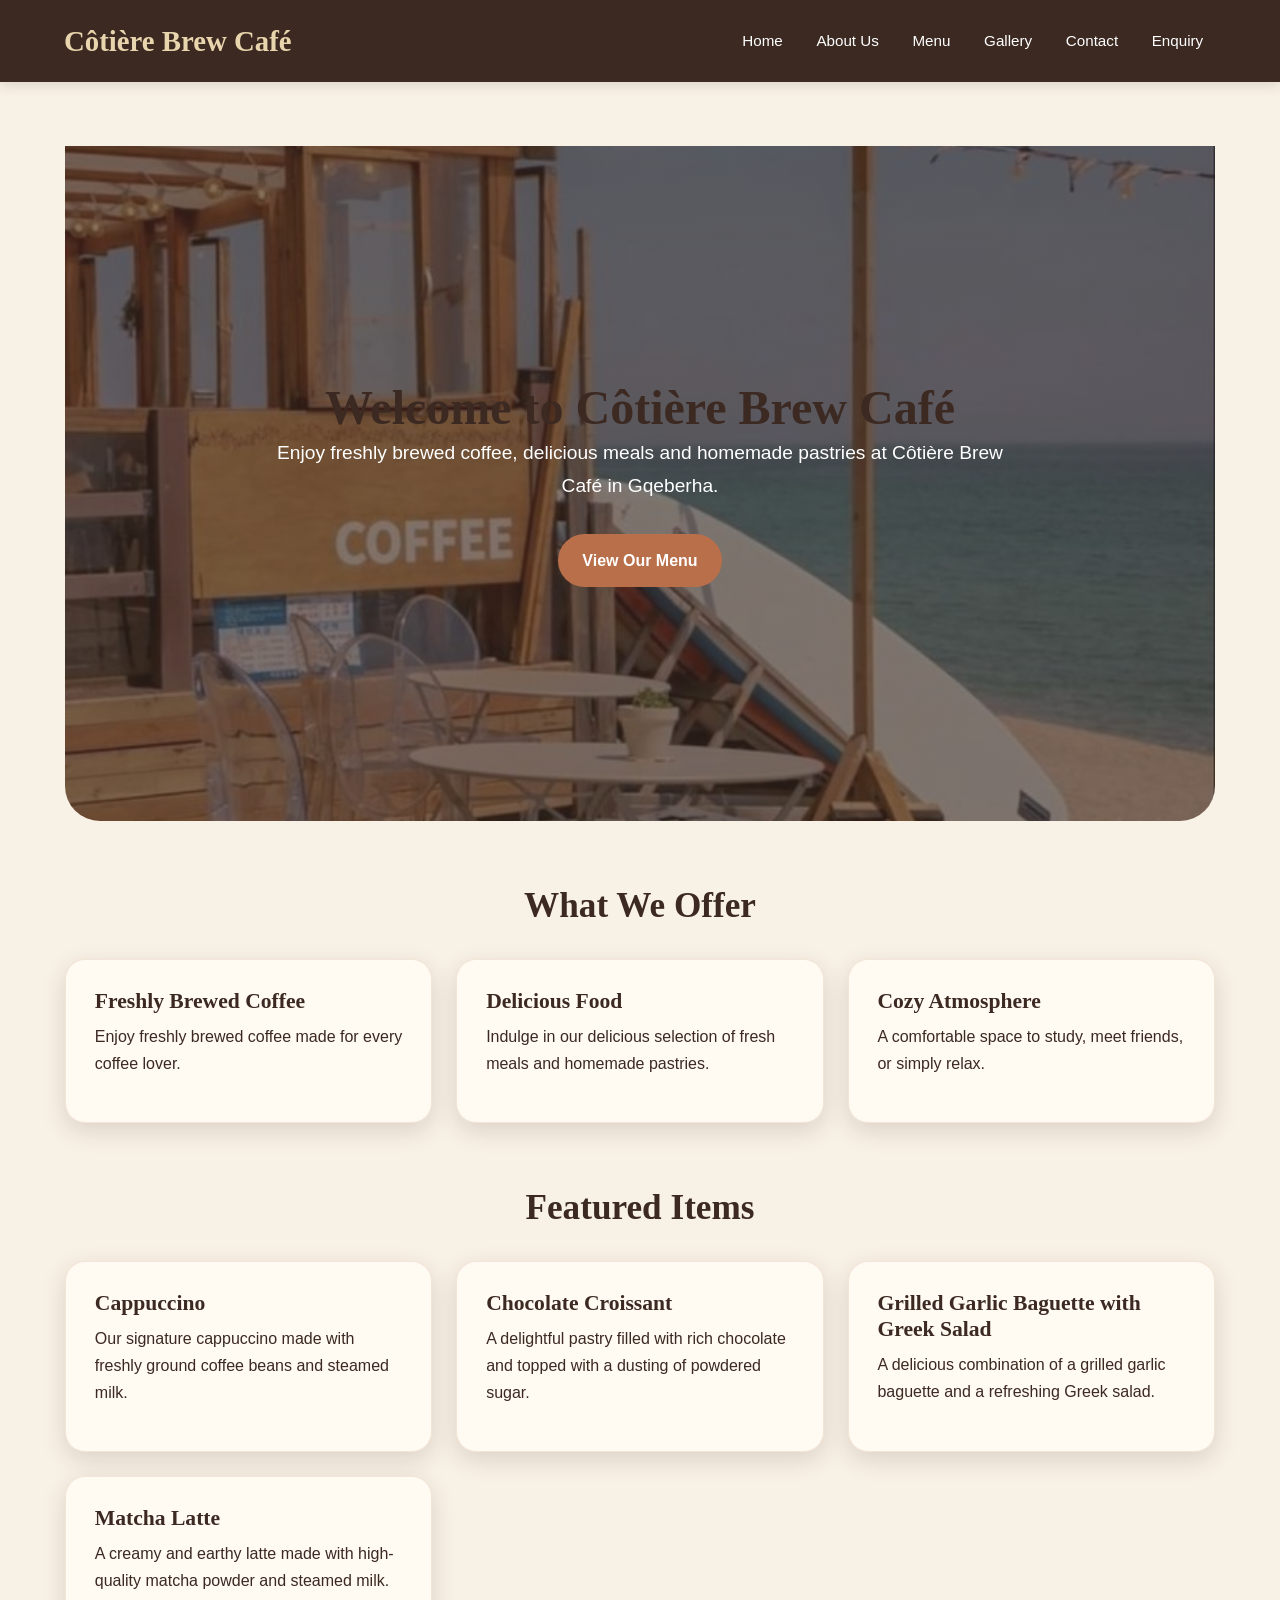
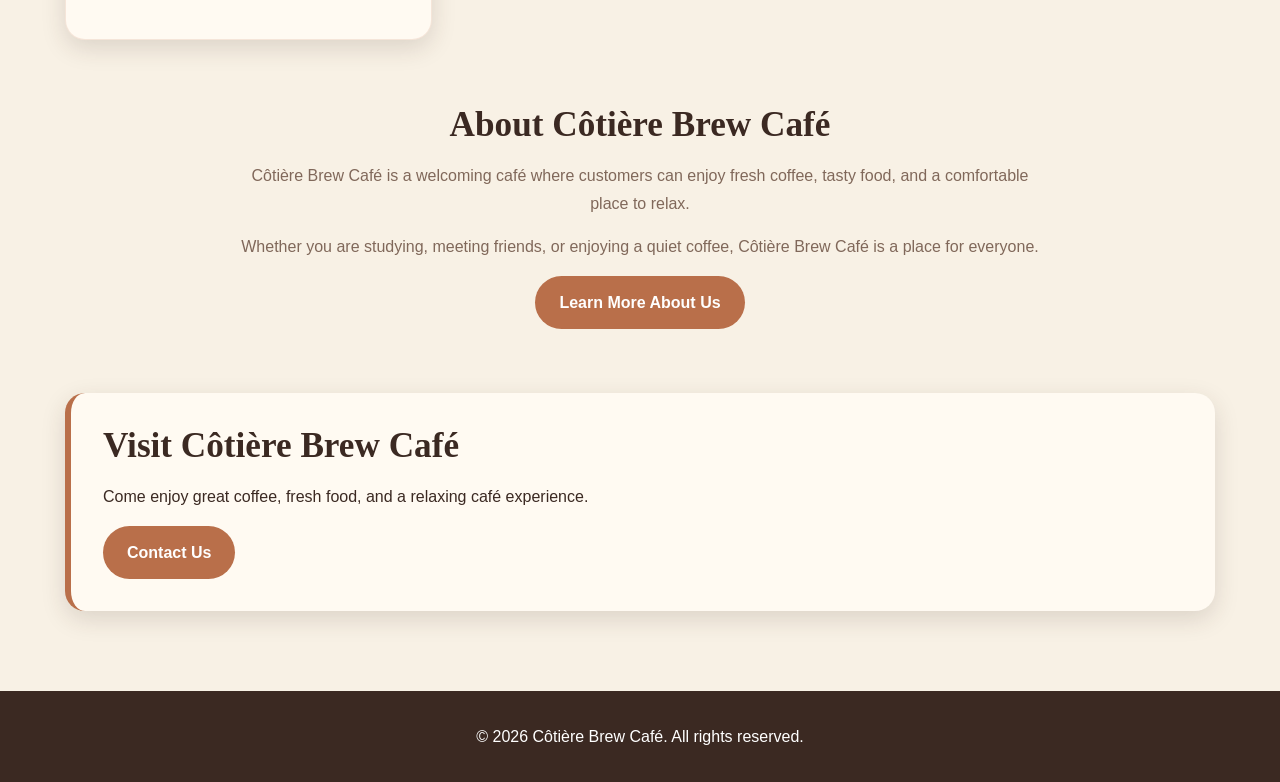
==== commit 7761c282: "Updated index.html" ====
--- a/index.html
+++ b/index.html
@@ -8,7 +8,7 @@
     <title>Côtière Brew Café</title>
 
     <meta name="description" content="Visit Côtière Brew Café in Gqeberha for delicious coffee, freshly prepared food and a relaxed coastal café experience.">
-    
+
     <!-- External CSS stylesheet -->
     <link rel="stylesheet" href="assets/css/styles.css">
     
@@ -41,10 +41,11 @@
 
             <div class="hero-content">
 
-                <h2>Welcome to Côtière Brew Café</h2>
+                <h1>Welcome to Côtière Brew Café</h1>
 
                 <p>
-                    Fresh coffee, delicious food, and a warm place to relax.
+                     Enjoy freshly brewed coffee, delicious meals and homemade pastries
+    at Côtière Brew Café in Gqeberha.
                 </p>
 
                 <!-- Link to the menu -->
